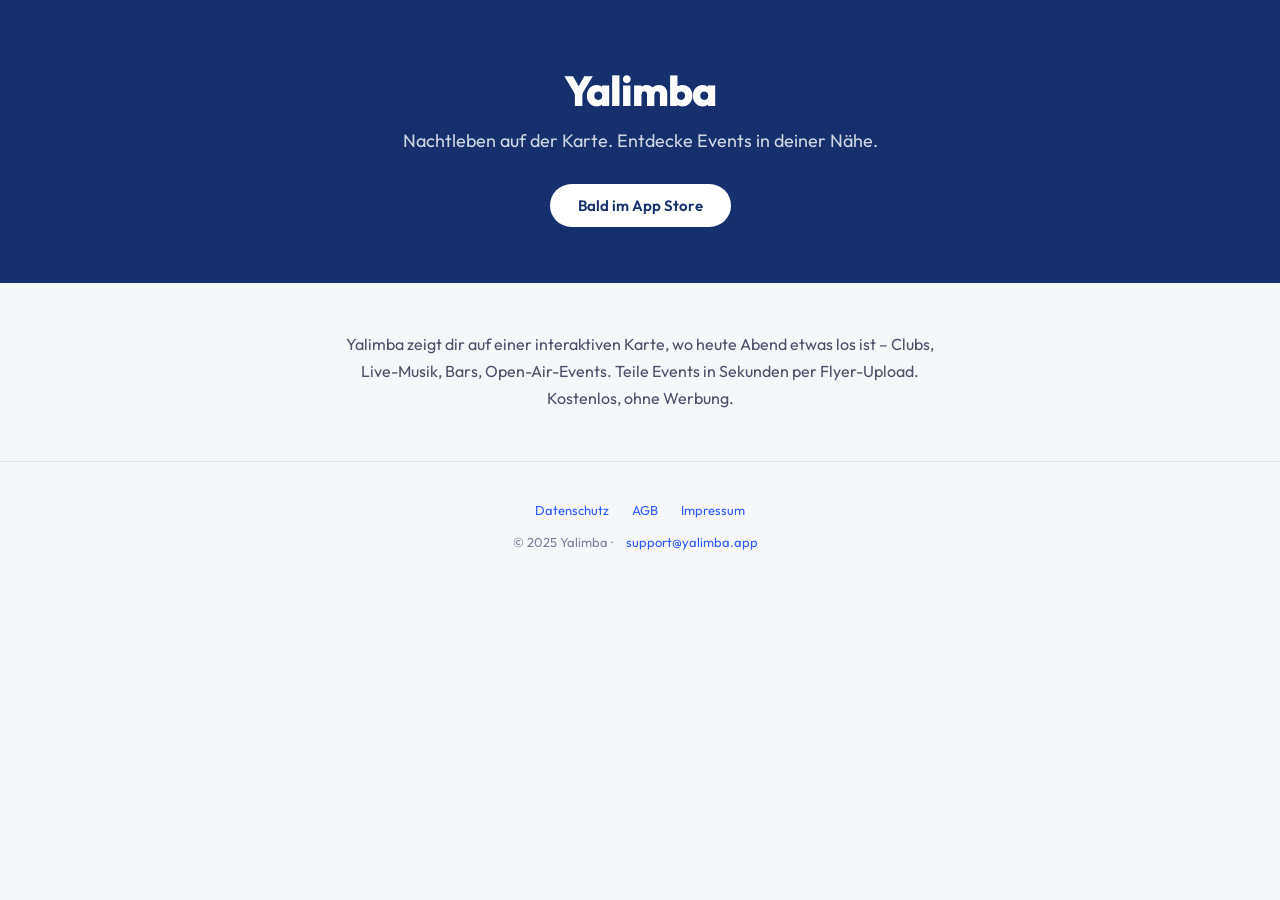
==== index.html @ d7500364 "Add files via upload" ====
<!DOCTYPE html>
<html lang="de">
<head>
  <meta charset="UTF-8" />
  <meta name="viewport" content="width=device-width, initial-scale=1.0" />
  <title>Yalimba – Nachtleben auf der Karte</title>
  <link href="https://fonts.googleapis.com/css2?family=Outfit:wght@400;500;600;700;800&display=swap" rel="stylesheet" />
  <style>
    *, *::before, *::after { box-sizing: border-box; margin: 0; padding: 0; }
    body {
      font-family: 'Outfit', system-ui, sans-serif;
      background: #F6F7F9;
      color: #13161D;
    }
    header {
      background: #16306E;
      color: #fff;
      text-align: center;
      padding: 64px 24px 56px;
    }
    header h1 { font-size: 42px; font-weight: 800; letter-spacing: -1px; }
    header p  { font-size: 18px; color: rgba(255,255,255,0.8); margin-top: 12px; }
    .badge {
      display: inline-block;
      margin-top: 32px;
      background: #fff;
      color: #16306E;
      font-size: 15px;
      font-weight: 600;
      padding: 12px 28px;
      border-radius: 50px;
    }
    main {
      max-width: 640px;
      margin: 48px auto;
      padding: 0 24px;
      text-align: center;
    }
    main p {
      font-size: 16px;
      color: #4A5068;
      line-height: 1.7;
    }
    footer {
      text-align: center;
      padding: 40px 24px;
      font-size: 13px;
      color: #7A8299;
      border-top: 1px solid #E0E3EB;
      margin-top: 48px;
    }
    footer a {
      color: #2D5BFF;
      text-decoration: none;
      margin: 0 10px;
    }
    footer a:hover { text-decoration: underline; }
  </style>
</head>
<body>
  <header>
    <h1>Yalimba</h1>
    <p>Nachtleben auf der Karte. Entdecke Events in deiner Nähe.</p>
    <span class="badge">Bald im App Store</span>
  </header>
  <main>
    <p>
      Yalimba zeigt dir auf einer interaktiven Karte, wo heute Abend etwas los ist –
      Clubs, Live-Musik, Bars, Open-Air-Events. Teile Events in Sekunden per Flyer-Upload.
      Kostenlos, ohne Werbung.
    </p>
  </main>
  <footer>
    <a href="datenschutz.html">Datenschutz</a>
    <a href="agb.html">AGB</a>
    <a href="impressum.html">Impressum</a>
    <br /><br />
    &copy; 2025 Yalimba &middot; <a href="mailto:support@yalimba.app">support@yalimba.app</a>
  </footer>
</body>
</html>
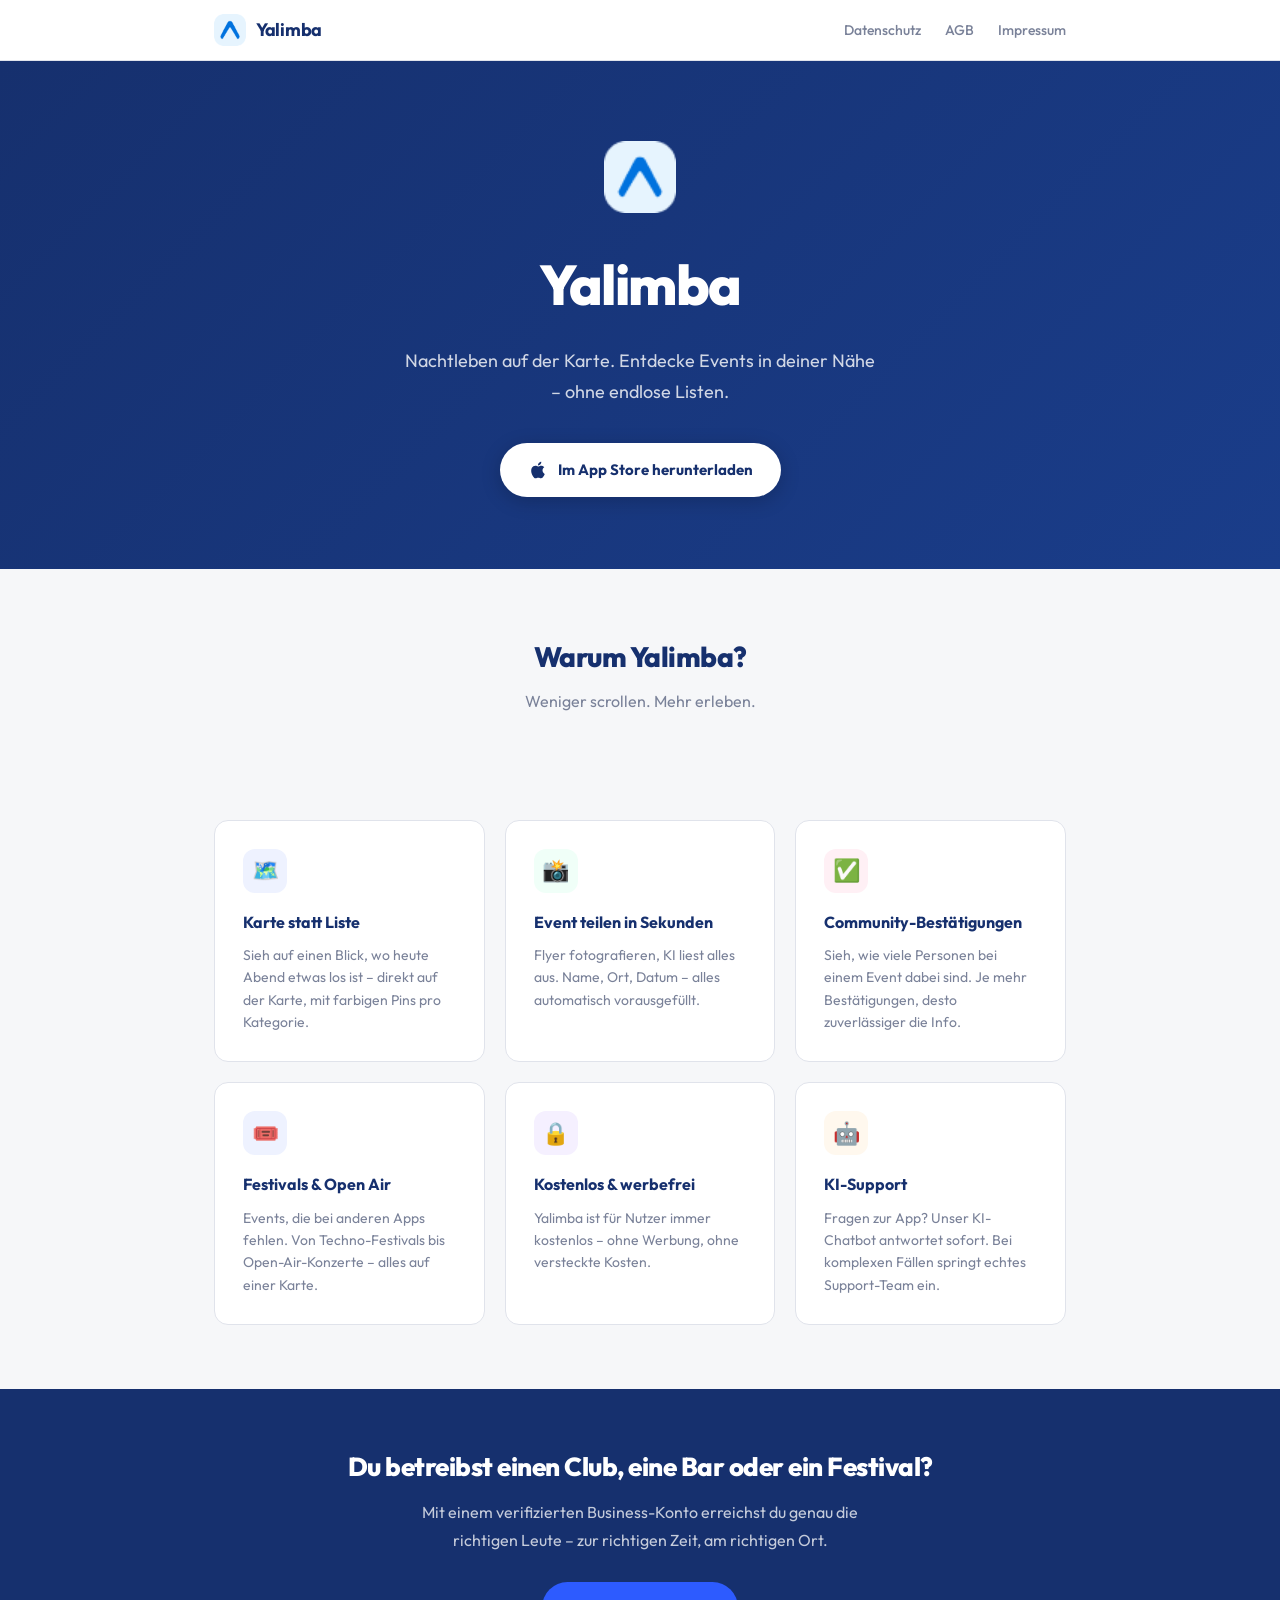
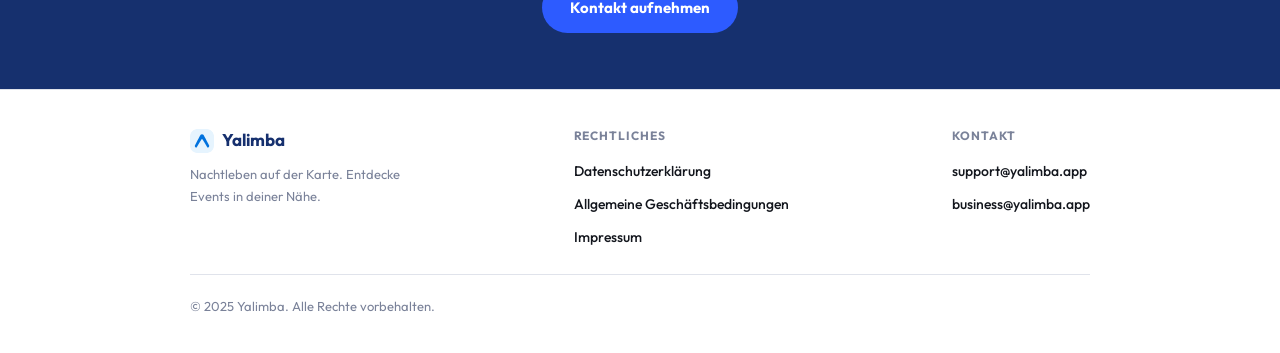
==== commit 56989086: "Add files via upload" ====
--- a/index.html
+++ b/index.html
@@ -4,78 +4,211 @@
   <meta charset="UTF-8" />
   <meta name="viewport" content="width=device-width, initial-scale=1.0" />
   <title>Yalimba – Nachtleben auf der Karte</title>
-  <link href="https://fonts.googleapis.com/css2?family=Outfit:wght@400;500;600;700;800&display=swap" rel="stylesheet" />
+  <meta name="description" content="Yalimba ist die erste Map-first Event-App für Nachtleben. Entdecke Clubs, Live-Musik, Bars und Open-Air-Events direkt auf der Karte – kostenlos, ohne Werbung." />
+  <link rel="icon" href="favicon.png" />
+  <link rel="stylesheet" href="_shared.css" />
   <style>
-    *, *::before, *::after { box-sizing: border-box; margin: 0; padding: 0; }
-    body {
-      font-family: 'Outfit', system-ui, sans-serif;
-      background: #F6F7F9;
-      color: #13161D;
-    }
-    header {
-      background: #16306E;
-      color: #fff;
+    .home-hero {
+      background: linear-gradient(135deg, var(--navy) 0%, #1a3d8a 100%);
+      color: var(--white);
       text-align: center;
-      padding: 64px 24px 56px;
-    }
-    header h1 { font-size: 42px; font-weight: 800; letter-spacing: -1px; }
-    header p  { font-size: 18px; color: rgba(255,255,255,0.8); margin-top: 12px; }
-    .badge {
+      padding: 80px 24px 72px;
+    }
+    .home-hero .logo-img {
+      width: 72px; height: 72px;
+      border-radius: 18px;
+      margin: 0 auto 24px;
+      display: block;
+    }
+    .home-hero h1 {
+      font-size: clamp(36px, 7vw, 56px);
+      font-weight: 800;
+      letter-spacing: -1.5px;
+    }
+    .home-hero p {
+      font-size: 18px;
+      color: rgba(255,255,255,0.8);
+      margin-top: 14px;
+      max-width: 480px;
+      margin-left: auto;
+      margin-right: auto;
+    }
+    .app-store-btn {
+      display: inline-flex;
+      align-items: center;
+      gap: 10px;
+      margin-top: 36px;
+      background: var(--white);
+      color: var(--navy);
+      padding: 14px 28px;
+      border-radius: 50px;
+      font-size: 15px;
+      font-weight: 700;
+      text-decoration: none;
+      transition: transform 0.15s, box-shadow 0.15s;
+      box-shadow: 0 4px 20px rgba(0,0,0,0.2);
+    }
+    .app-store-btn:hover { transform: translateY(-2px); box-shadow: 0 8px 28px rgba(0,0,0,0.25); }
+    .app-store-btn svg { flex-shrink: 0; }
+
+    .features {
+      max-width: 900px;
+      margin: 0 auto;
+      padding: 64px 24px;
+      display: grid;
+      grid-template-columns: repeat(auto-fit, minmax(240px, 1fr));
+      gap: 20px;
+    }
+    .feature-card {
+      background: var(--white);
+      border-radius: 14px;
+      padding: 28px;
+      border: 1px solid var(--border);
+    }
+    .feature-icon {
+      width: 44px; height: 44px;
+      border-radius: 12px;
+      display: flex; align-items: center; justify-content: center;
+      margin-bottom: 16px;
+      font-size: 22px;
+    }
+    .feature-card h3 { font-size: 16px; font-weight: 700; margin-bottom: 8px; color: var(--navy); }
+    .feature-card p  { font-size: 14px; color: var(--gray); line-height: 1.6; }
+
+    .section-title {
+      text-align: center;
+      max-width: 900px;
+      margin: 0 auto;
+      padding: 0 24px 40px;
+    }
+    .section-title h2 { font-size: 28px; font-weight: 800; color: var(--navy); letter-spacing: -0.5px; }
+    .section-title p  { font-size: 16px; color: var(--gray); margin-top: 8px; }
+
+    .b2b-strip {
+      background: var(--navy);
+      color: var(--white);
+      text-align: center;
+      padding: 56px 24px;
+    }
+    .b2b-strip h2 { font-size: 26px; font-weight: 800; letter-spacing: -0.5px; }
+    .b2b-strip p  { font-size: 16px; color: rgba(255,255,255,0.75); margin-top: 10px; max-width: 440px; margin-left: auto; margin-right: auto; }
+    .b2b-link {
       display: inline-block;
-      margin-top: 32px;
-      background: #fff;
-      color: #16306E;
+      margin-top: 28px;
+      background: var(--blue);
+      color: var(--white);
+      padding: 13px 28px;
+      border-radius: 50px;
       font-size: 15px;
-      font-weight: 600;
-      padding: 12px 28px;
-      border-radius: 50px;
-    }
-    main {
-      max-width: 640px;
-      margin: 48px auto;
-      padding: 0 24px;
-      text-align: center;
-    }
-    main p {
-      font-size: 16px;
-      color: #4A5068;
-      line-height: 1.7;
-    }
-    footer {
-      text-align: center;
-      padding: 40px 24px;
-      font-size: 13px;
-      color: #7A8299;
-      border-top: 1px solid #E0E3EB;
-      margin-top: 48px;
-    }
-    footer a {
-      color: #2D5BFF;
+      font-weight: 700;
       text-decoration: none;
-      margin: 0 10px;
-    }
-    footer a:hover { text-decoration: underline; }
+    }
+    .b2b-link:hover { opacity: 0.9; }
   </style>
 </head>
 <body>
-  <header>
+
+  <!-- NAVIGATION -->
+  <nav class="nav">
+    <div class="nav-inner">
+      <a href="index.html" class="nav-logo">
+        <img src="favicon.png" alt="Yalimba Logo" />
+        <span>Yalimba</span>
+      </a>
+      <ul class="nav-links">
+        <li><a href="datenschutz.html">Datenschutz</a></li>
+        <li><a href="agb.html">AGB</a></li>
+        <li><a href="impressum.html">Impressum</a></li>
+      </ul>
+    </div>
+  </nav>
+
+  <!-- HERO -->
+  <section class="home-hero">
+    <img src="favicon.png" alt="Yalimba" class="logo-img" />
     <h1>Yalimba</h1>
-    <p>Nachtleben auf der Karte. Entdecke Events in deiner Nähe.</p>
-    <span class="badge">Bald im App Store</span>
-  </header>
-  <main>
-    <p>
-      Yalimba zeigt dir auf einer interaktiven Karte, wo heute Abend etwas los ist –
-      Clubs, Live-Musik, Bars, Open-Air-Events. Teile Events in Sekunden per Flyer-Upload.
-      Kostenlos, ohne Werbung.
-    </p>
-  </main>
+    <p>Nachtleben auf der Karte. Entdecke Events in deiner Nähe – ohne endlose Listen.</p>
+    <a href="https://apps.apple.com/app/yalimba/id[APP-ID]" class="app-store-btn">
+      <svg width="20" height="20" viewBox="0 0 24 24" fill="currentColor"><path d="M18.71 19.5c-.83 1.24-1.71 2.45-3.05 2.47-1.34.03-1.77-.79-3.29-.79-1.53 0-2 .77-3.27.82-1.31.05-2.3-1.32-3.14-2.53C4.25 17 2.94 12.45 4.7 9.39c.87-1.52 2.43-2.48 4.12-2.51 1.28-.02 2.5.87 3.29.87.78 0 2.26-1.07 3.8-.91.65.03 2.47.26 3.64 1.98-.09.06-2.17 1.28-2.15 3.81.03 3.02 2.65 4.03 2.68 4.04-.03.07-.42 1.44-1.38 2.83M13 3.5c.73-.83 1.94-1.46 2.94-1.5.13 1.17-.34 2.35-1.04 3.19-.69.85-1.83 1.51-2.95 1.42-.15-1.15.41-2.35 1.05-3.11z"/></svg>
+      Im App Store herunterladen
+    </a>
+  </section>
+
+  <!-- FEATURES -->
+  <div class="section-title" style="padding-top: 64px;">
+    <h2>Warum Yalimba?</h2>
+    <p>Weniger scrollen. Mehr erleben.</p>
+  </div>
+  <div class="features">
+    <div class="feature-card">
+      <div class="feature-icon" style="background:#EEF2FF;">🗺️</div>
+      <h3>Karte statt Liste</h3>
+      <p>Sieh auf einen Blick, wo heute Abend etwas los ist – direkt auf der Karte, mit farbigen Pins pro Kategorie.</p>
+    </div>
+    <div class="feature-card">
+      <div class="feature-icon" style="background:#F0FFF8;">📸</div>
+      <h3>Event teilen in Sekunden</h3>
+      <p>Flyer fotografieren, KI liest alles aus. Name, Ort, Datum – alles automatisch vorausgefüllt.</p>
+    </div>
+    <div class="feature-card">
+      <div class="feature-icon" style="background:#FFF0F5;">✅</div>
+      <h3>Community-Bestätigungen</h3>
+      <p>Sieh, wie viele Personen bei einem Event dabei sind. Je mehr Bestätigungen, desto zuverlässiger die Info.</p>
+    </div>
+    <div class="feature-card">
+      <div class="feature-icon" style="background:#EEF2FF;">🎟️</div>
+      <h3>Festivals & Open Air</h3>
+      <p>Events, die bei anderen Apps fehlen. Von Techno-Festivals bis Open-Air-Konzerte – alles auf einer Karte.</p>
+    </div>
+    <div class="feature-card">
+      <div class="feature-icon" style="background:#F5F0FF;">🔒</div>
+      <h3>Kostenlos & werbefrei</h3>
+      <p>Yalimba ist für Nutzer immer kostenlos – ohne Werbung, ohne versteckte Kosten.</p>
+    </div>
+    <div class="feature-card">
+      <div class="feature-icon" style="background:#FFF8EE;">🤖</div>
+      <h3>KI-Support</h3>
+      <p>Fragen zur App? Unser KI-Chatbot antwortet sofort. Bei komplexen Fällen springt echtes Support-Team ein.</p>
+    </div>
+  </div>
+
+  <!-- B2B STRIP -->
+  <section class="b2b-strip">
+    <h2>Du betreibst einen Club, eine Bar oder ein Festival?</h2>
+    <p>Mit einem verifizierten Business-Konto erreichst du genau die richtigen Leute – zur richtigen Zeit, am richtigen Ort.</p>
+    <a href="mailto:business@yalimba.app" class="b2b-link">Kontakt aufnehmen</a>
+  </section>
+
+  <!-- FOOTER -->
   <footer>
-    <a href="datenschutz.html">Datenschutz</a>
-    <a href="agb.html">AGB</a>
-    <a href="impressum.html">Impressum</a>
-    <br /><br />
-    &copy; 2025 Yalimba &middot; <a href="mailto:support@yalimba.app">support@yalimba.app</a>
+    <div class="footer-inner">
+      <div class="footer-brand">
+        <div class="brand-name">
+          <img src="favicon.png" alt="Yalimba" />
+          Yalimba
+        </div>
+        <p>Nachtleben auf der Karte. Entdecke Events in deiner Nähe.</p>
+      </div>
+      <div class="footer-links">
+        <h4>Rechtliches</h4>
+        <ul>
+          <li><a href="datenschutz.html">Datenschutzerklärung</a></li>
+          <li><a href="agb.html">Allgemeine Geschäftsbedingungen</a></li>
+          <li><a href="impressum.html">Impressum</a></li>
+        </ul>
+      </div>
+      <div class="footer-links">
+        <h4>Kontakt</h4>
+        <ul>
+          <li><a href="mailto:support@yalimba.app">support@yalimba.app</a></li>
+          <li><a href="mailto:business@yalimba.app">business@yalimba.app</a></li>
+        </ul>
+      </div>
+    </div>
+    <div class="footer-bottom">
+      &copy; 2025 Yalimba. Alle Rechte vorbehalten.
+    </div>
   </footer>
+
 </body>
 </html>
--- a/_shared.css
+++ b/_shared.css
@@ -0,0 +1,245 @@
+/* ═══════════════════════════════════════════════════════
+   YALIMBA – Gemeinsames Stylesheet für alle Webseiten
+   Farben & Schrift identisch zur App
+   ═══════════════════════════════════════════════════════ */
+
+@import url('https://fonts.googleapis.com/css2?family=Outfit:wght@400;500;600;700;800&display=swap');
+
+*, *::before, *::after { box-sizing: border-box; margin: 0; padding: 0; }
+
+:root {
+  --bg:       #F6F7F9;
+  --white:    #FFFFFF;
+  --text:     #13161D;
+  --navy:     #16306E;
+  --blue:     #2D5BFF;
+  --gray:     #7A8299;
+  --border:   #E0E3EB;
+  --surface:  #FFFFFF;
+  --danger:   #FF3B55;
+}
+
+html { scroll-behavior: smooth; }
+
+body {
+  font-family: 'Outfit', system-ui, -apple-system, sans-serif;
+  background: var(--bg);
+  color: var(--text);
+  line-height: 1.7;
+  min-height: 100vh;
+  display: flex;
+  flex-direction: column;
+}
+
+/* ─── NAVIGATION ─────────────────────────────────────── */
+.nav {
+  background: var(--white);
+  border-bottom: 1px solid var(--border);
+  position: sticky;
+  top: 0;
+  z-index: 100;
+}
+.nav-inner {
+  max-width: 900px;
+  margin: 0 auto;
+  padding: 0 24px;
+  height: 60px;
+  display: flex;
+  align-items: center;
+  justify-content: space-between;
+}
+.nav-logo {
+  display: flex;
+  align-items: center;
+  gap: 10px;
+  text-decoration: none;
+  color: var(--navy);
+}
+.nav-logo img {
+  width: 32px;
+  height: 32px;
+  border-radius: 8px;
+}
+.nav-logo span {
+  font-size: 18px;
+  font-weight: 700;
+  letter-spacing: -0.3px;
+}
+.nav-links {
+  display: flex;
+  gap: 24px;
+  list-style: none;
+}
+.nav-links a {
+  font-size: 14px;
+  font-weight: 500;
+  color: var(--gray);
+  text-decoration: none;
+  transition: color 0.15s;
+}
+.nav-links a:hover,
+.nav-links a.active { color: var(--navy); }
+
+/* ─── PAGE HERO ──────────────────────────────────────── */
+.hero {
+  background: linear-gradient(135deg, var(--navy) 0%, #1a3d8a 100%);
+  color: var(--white);
+  padding: 56px 24px 48px;
+}
+.hero-inner {
+  max-width: 760px;
+  margin: 0 auto;
+}
+.hero-breadcrumb {
+  font-size: 13px;
+  color: rgba(255,255,255,0.6);
+  margin-bottom: 16px;
+  display: flex;
+  align-items: center;
+  gap: 8px;
+}
+.hero-breadcrumb a {
+  color: rgba(255,255,255,0.6);
+  text-decoration: none;
+}
+.hero-breadcrumb a:hover { color: rgba(255,255,255,0.9); }
+.hero-breadcrumb span { font-size: 11px; }
+.hero h1 {
+  font-size: clamp(28px, 5vw, 38px);
+  font-weight: 800;
+  letter-spacing: -0.5px;
+  line-height: 1.15;
+}
+.hero-meta {
+  margin-top: 10px;
+  font-size: 14px;
+  color: rgba(255,255,255,0.65);
+}
+
+/* ─── MAIN CONTENT ───────────────────────────────────── */
+main {
+  flex: 1;
+  max-width: 760px;
+  width: 100%;
+  margin: 0 auto;
+  padding: 48px 24px 80px;
+}
+
+/* ─── LEGAL SECTIONS ─────────────────────────────────── */
+.legal-section {
+  background: var(--white);
+  border-radius: 14px;
+  padding: 28px 32px;
+  margin-bottom: 20px;
+  border: 1px solid var(--border);
+}
+.legal-section h2 {
+  font-size: 17px;
+  font-weight: 700;
+  color: var(--navy);
+  margin-bottom: 14px;
+  padding-bottom: 12px;
+  border-bottom: 1px solid var(--border);
+}
+.legal-section p {
+  font-size: 15px;
+  color: var(--text);
+  margin-bottom: 10px;
+}
+.legal-section p:last-child { margin-bottom: 0; }
+.legal-section ul, .legal-section ol {
+  padding-left: 22px;
+  margin-bottom: 10px;
+}
+.legal-section li {
+  font-size: 15px;
+  color: var(--text);
+  margin-bottom: 6px;
+}
+.legal-section a {
+  color: var(--blue);
+  text-decoration: none;
+}
+.legal-section a:hover { text-decoration: underline; }
+.legal-section strong { font-weight: 600; }
+
+.intro-box {
+  background: #EEF2FF;
+  border-radius: 10px;
+  padding: 16px 20px;
+  margin-bottom: 24px;
+  font-size: 14px;
+  color: var(--navy);
+  font-weight: 500;
+}
+
+/* ─── FOOTER ─────────────────────────────────────────── */
+footer {
+  background: var(--white);
+  border-top: 1px solid var(--border);
+  padding: 36px 24px;
+}
+.footer-inner {
+  max-width: 900px;
+  margin: 0 auto;
+  display: flex;
+  flex-wrap: wrap;
+  gap: 32px;
+  justify-content: space-between;
+  align-items: flex-start;
+}
+.footer-brand .brand-name {
+  font-size: 17px;
+  font-weight: 700;
+  color: var(--navy);
+  display: flex;
+  align-items: center;
+  gap: 8px;
+  margin-bottom: 8px;
+}
+.footer-brand .brand-name img {
+  width: 24px;
+  height: 24px;
+  border-radius: 6px;
+}
+.footer-brand p {
+  font-size: 13px;
+  color: var(--gray);
+  max-width: 220px;
+}
+.footer-links h4 {
+  font-size: 12px;
+  font-weight: 700;
+  text-transform: uppercase;
+  letter-spacing: 0.08em;
+  color: var(--gray);
+  margin-bottom: 10px;
+}
+.footer-links ul {
+  list-style: none;
+  display: flex;
+  flex-direction: column;
+  gap: 6px;
+}
+.footer-links a {
+  font-size: 14px;
+  color: var(--text);
+  text-decoration: none;
+  font-weight: 500;
+}
+.footer-links a:hover { color: var(--blue); }
+.footer-bottom {
+  max-width: 900px;
+  margin: 24px auto 0;
+  padding-top: 20px;
+  border-top: 1px solid var(--border);
+  font-size: 13px;
+  color: var(--gray);
+}
+
+/* ─── RESPONSIVE ──────────────────────────────────────── */
+@media (max-width: 600px) {
+  .legal-section { padding: 20px; }
+  .nav-links { display: none; }
+  .footer-inner { flex-direction: column; gap: 24px; }
+}
